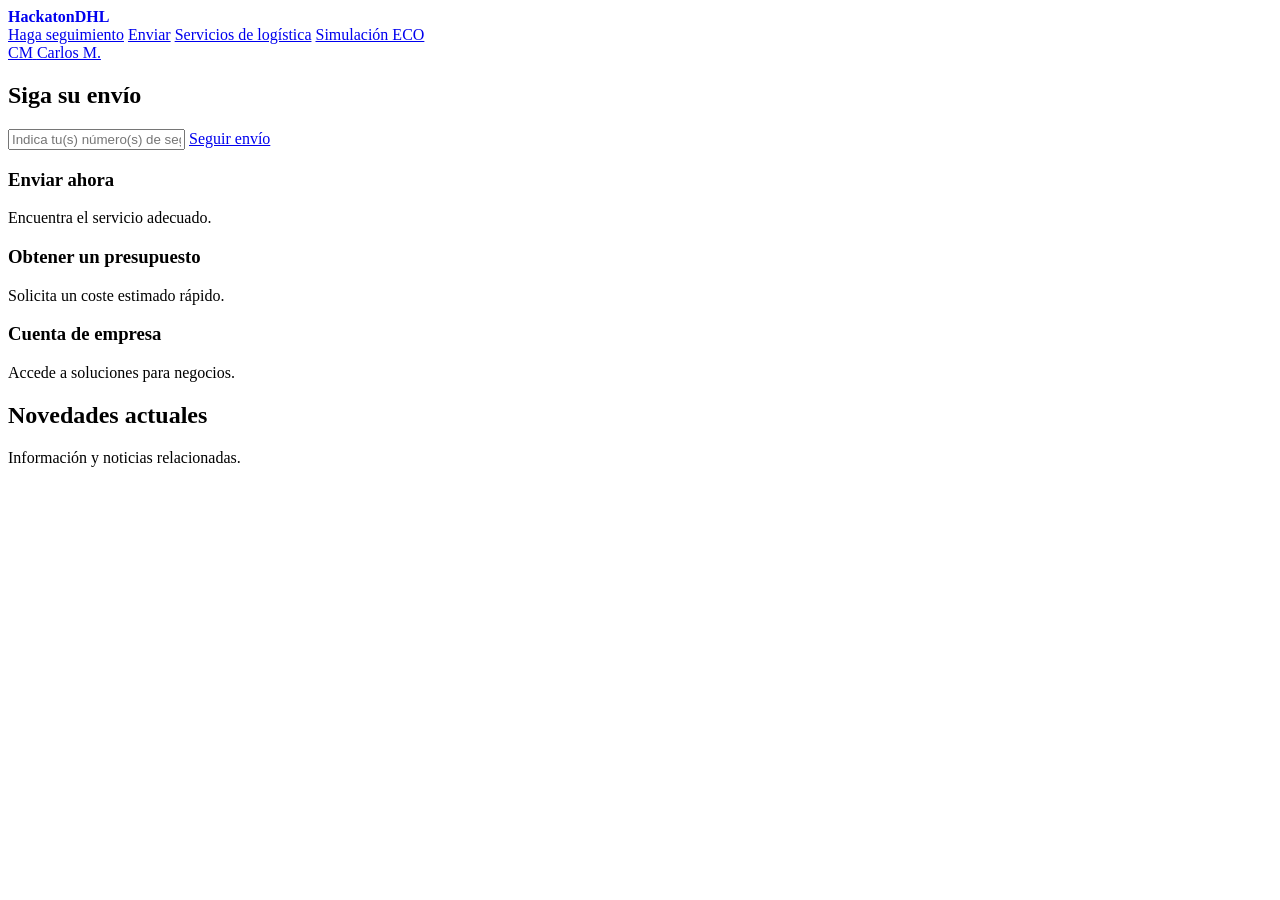
==== frontend/views/index.html @ 17ea1a03 "Reorganizing the project under a new file system structure. Updating the README to reflect the new a" ====
<!DOCTYPE html>
<html lang="es">
<head>
    <meta charset="UTF-8">
    <meta name="viewport" content="width=device-width, initial-scale=1.0">
    <title>Página estilo DHL</title>
    <link rel="stylesheet" href="style.css">
</head>

<body>

<header>
    <div><a href="index.html" style="text-decoration:none;"><strong class="logo">HackatonDHL</strong></a></div>
    <nav>
        <a href="#">Haga seguimiento</a>
        <a href="#">Enviar</a>
        <a href="#">Servicios de logística</a>
        <a href="simulacion.html">Simulación ECO</a>
    </nav>
    <a href="profile.html" class="header-profile">
        <span class="header-avatar">CM</span>
        <span class="header-username">Carlos M.</span>
    </a>
</header>

<div class="hero-bg">
<section class="hero">
    <h1>Siga su envío</h1>

    <div class="track-box">
        <input type="text" id="tracking" placeholder="Indica tu(s) número(s) de seguimiento">
        <a class="btn" href="envio.html">Seguir envío</a>
    </div>
</section>

<section class="card-section">
    <div class="card">
        <h3>Enviar ahora</h3>
        <p>Encuentra el servicio adecuado.</p>
    </div>

    <div class="card">
        <h3>Obtener un presupuesto</h3>
        <p>Solicita un coste estimado rápido.</p>
    </div>

    <div class="card">
        <h3>Cuenta de empresa</h3>
        <p>Accede a soluciones para negocios.</p>
    </div>
</section>
</div>

<section class="news-section">
    <h2>Novedades actuales</h2>
    <p>Información y noticias relacionadas.</p>
</section>


</body>
</html>
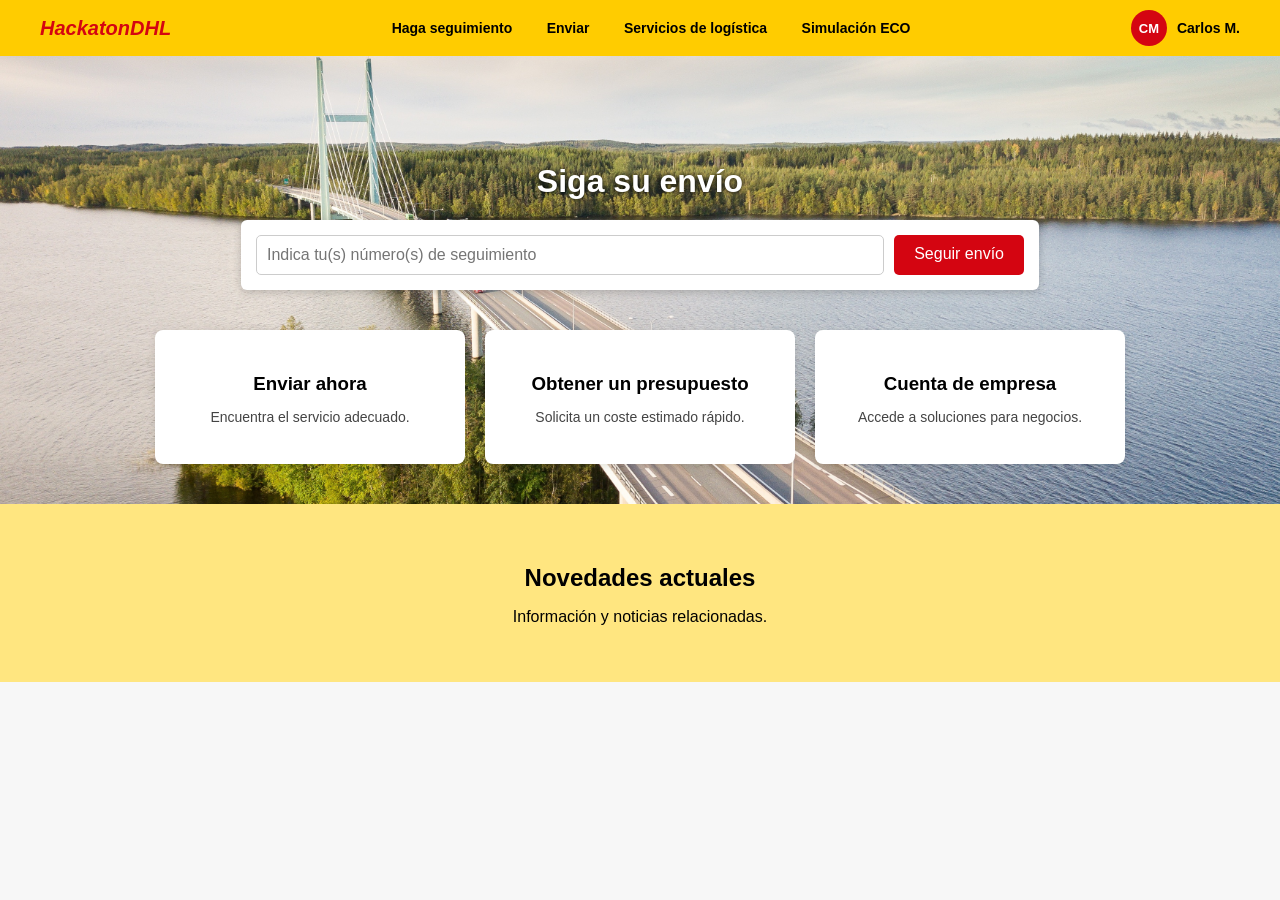
==== commit 831c798d: "Connecting the backend and frontend with REST endpoints, refactoring project structure, and adding M" ====
--- a/frontend/views/index.html
+++ b/frontend/views/index.html
@@ -4,7 +4,7 @@
     <meta charset="UTF-8">
     <meta name="viewport" content="width=device-width, initial-scale=1.0">
     <title>Página estilo DHL</title>
-    <link rel="stylesheet" href="style.css">
+    <link rel="stylesheet" href="../css/style.css">
 </head>
 
 <body>
--- a/frontend/css/style.css
+++ b/frontend/css/style.css
@@ -0,0 +1,166 @@
+@import url('https://fonts.googleapis.com/css2?family=DM+Sans:wght@400;500;700&display=swap');
+body {
+    margin: 0;
+    font-family: Arial, sans-serif;
+    background: #f7f7f7;
+    font-family:'DM Sans',sans-serif
+}
+
+/* HEADER */
+header {
+    background: #ffcc00;
+    padding: 10px 40px;
+    display: flex;
+    align-items: center;
+    justify-content: space-between;
+}
+
+header nav a {
+    margin: 0 15px;
+    text-decoration: none;
+    color: #000;
+    font-weight: bold;
+    font-size: 14px;
+}
+
+.logo {
+    font-size: 20px;
+    color: #D40511;
+    font-style: italic;
+    font-style: bold;
+}
+
+/* HEADER PROFILE WIDGET (shared) */
+.header-profile {
+    display: flex;
+    align-items: center;
+    gap: 10px;
+    text-decoration: none;
+    color: inherit;
+}
+
+.header-avatar {
+    width: 36px;
+    height: 36px;
+    border-radius: 50%;
+    background: #D40511;
+    color: #fff;
+    font-weight: bold;
+    font-size: 13px;
+    display: flex;
+    align-items: center;
+    justify-content: center;
+    flex-shrink: 0;
+}
+
+.header-username {
+    font-weight: bold;
+    font-size: 14px;
+    color: #000;
+    white-space: nowrap;
+}
+
+/* HERO SECTION */
+.hero-bg {
+    background: url('../assets/fondo.jpg') center/cover no-repeat;
+}
+
+.hero {
+    padding: 80px 0;
+    text-align: center;
+    color: #fff;
+    position: relative;
+}
+
+.hero h1 {
+    font-size: 32px;
+    margin-bottom: 20px;
+    text-shadow: 0 0 5px #000;
+}
+
+.track-box {
+    background: #fff;
+    padding: 15px;
+    width: 60%;
+    margin: auto;
+    border-radius: 6px;
+    display: flex;
+    gap: 10px;
+    box-shadow: 0 2px 8px rgba(0, 0, 0, 0.2);
+}
+
+.track-box input {
+    flex: 1;
+    padding: 10px;
+    border: 1px solid #ccc;
+    border-radius: 5px;
+    font-size: 16px;
+}
+
+.track-box button {
+    background: #d40511;
+    border: none;
+    padding: 0 20px;
+    border-radius: 5px;
+    color: #fff;
+    font-size: 16px;
+    cursor: pointer;
+}
+
+/* CARD SECTION */
+.card-section {
+    display: flex;
+    justify-content: center;
+    margin-top: -40px;
+    position: relative;
+    z-index: 10;
+    gap: 20px;
+    padding-bottom: 40px;
+}
+
+.card {
+    background: #fff;
+    width: 260px;
+    padding: 25px;
+    border-radius: 8px;
+    box-shadow: 0 2px 8px rgba(0, 0, 0, 0.1);
+    text-align: center;
+}
+
+.card h3 {
+    margin-bottom: 10px;
+}
+
+.card p {
+    font-size: 14px;
+    color: #444;
+}
+
+/* NEWS SECTION */
+.news-section {
+    margin-top: 0;
+    padding: 40px;
+    background: #ffe680;
+    text-align: center;
+}
+
+.news-section h2 {
+    margin-bottom: 10px;
+}
+/* Botón reutilizable */
+.btn {
+    display: inline-block;
+    background: #d40511;
+    color: #fff;
+    padding: 10px 20px;
+    border-radius: 5px;
+    font-size: 16px;
+    text-decoration: none;
+    border: none;
+    cursor: pointer;
+    transition:.2s ease;
+}
+
+.btn:hover {
+    background: #b1040e;
+}
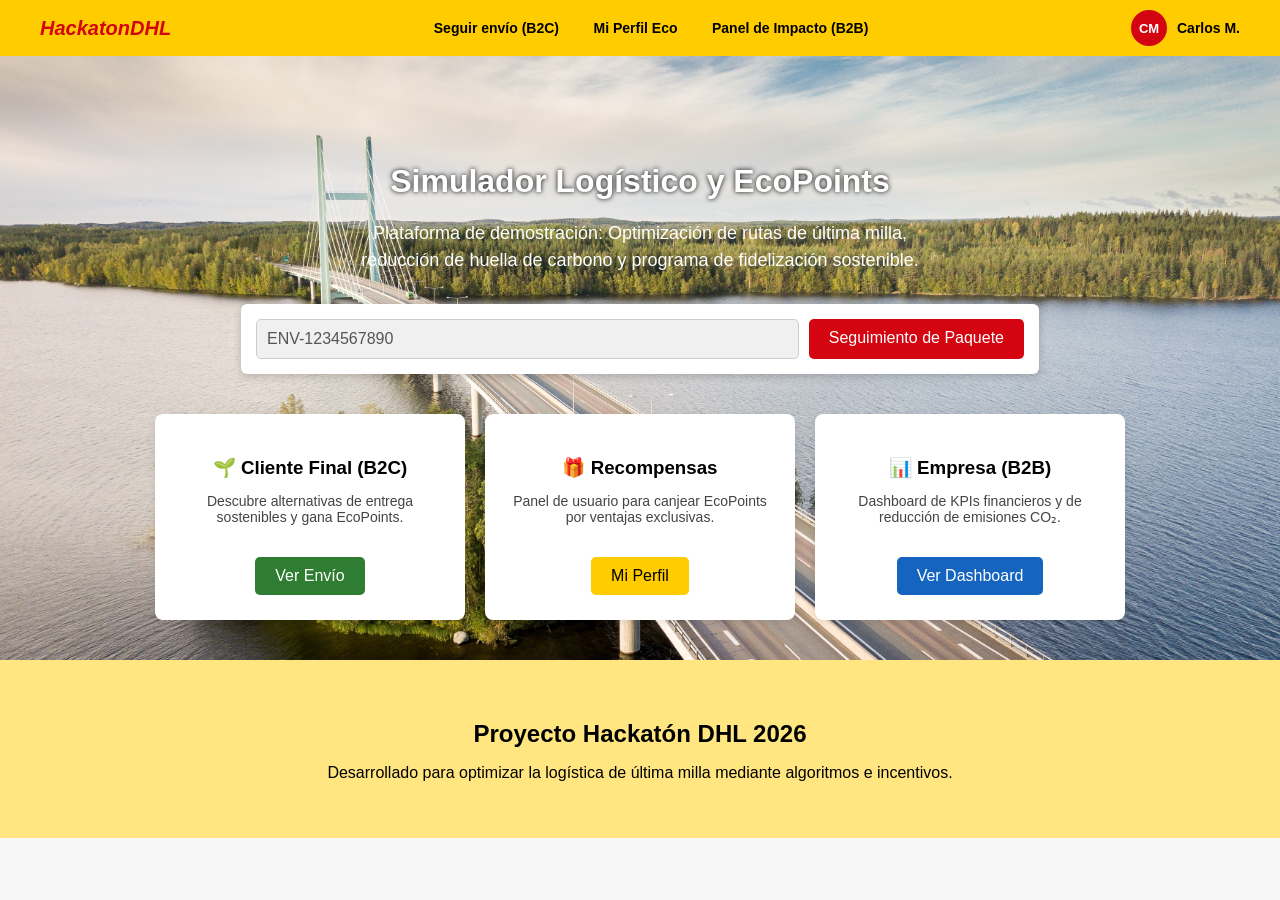
==== commit d77a13df: "V1.0.0" ====
--- a/frontend/views/index.html
+++ b/frontend/views/index.html
@@ -3,19 +3,17 @@
 <head>
     <meta charset="UTF-8">
     <meta name="viewport" content="width=device-width, initial-scale=1.0">
-    <title>Página estilo DHL</title>
+    <title>Inicio – DHL EcoPoints</title>
     <link rel="stylesheet" href="../css/style.css">
 </head>
-
 <body>
 
 <header>
     <div><a href="index.html" style="text-decoration:none;"><strong class="logo">HackatonDHL</strong></a></div>
     <nav>
-        <a href="#">Haga seguimiento</a>
-        <a href="#">Enviar</a>
-        <a href="#">Servicios de logística</a>
-        <a href="simulacion.html">Simulación ECO</a>
+        <a href="envio.html">Seguir envío (B2C)</a>
+        <a href="profile.html">Mi Perfil Eco</a>
+        <a href="simulacion.html">Panel de Impacto (B2B)</a>
     </nav>
     <a href="profile.html" class="header-profile">
         <span class="header-avatar">CM</span>
@@ -24,38 +22,45 @@
 </header>
 
 <div class="hero-bg">
-<section class="hero">
-    <h1>Siga su envío</h1>
+    <section class="hero">
+        <h1>Simulador Logístico y EcoPoints</h1>
+        <p style="font-size: 18px; max-width: 600px; margin: 0 auto 30px; line-height: 1.5;">
+            Plataforma de demostración: Optimización de rutas de última milla, reducción de huella de carbono y programa de fidelización sostenible.
+        </p>
+        <div class="track-box">
+            <input type="text" id="tracking" value="ENV-1234567890" readonly style="background: #f0f0f0; color: #555;">
+            <a class="btn" href="envio.html">Seguimiento de Paquete</a>
+        </div>
+    </section>
 
-    <div class="track-box">
-        <input type="text" id="tracking" placeholder="Indica tu(s) número(s) de seguimiento">
-        <a class="btn" href="envio.html">Seguir envío</a>
-    </div>
-</section>
+    <section class="card-section">
+        <div class="card">
+            <h3>🌱 Cliente Final (B2C)</h3>
+            <p>Descubre alternativas de entrega sostenibles y gana EcoPoints.</p>
+            <br>
+            <a class="btn" href="envio.html" style="background:#2e7d32;">Ver Envío</a>
+        </div>
 
-<section class="card-section">
-    <div class="card">
-        <h3>Enviar ahora</h3>
-        <p>Encuentra el servicio adecuado.</p>
-    </div>
+        <div class="card">
+            <h3>🎁 Recompensas</h3>
+            <p>Panel de usuario para canjear EcoPoints por ventajas exclusivas.</p>
+            <br>
+            <a class="btn" href="profile.html" style="background:#FFCC00; color:#000;">Mi Perfil</a>
+        </div>
 
-    <div class="card">
-        <h3>Obtener un presupuesto</h3>
-        <p>Solicita un coste estimado rápido.</p>
-    </div>
-
-    <div class="card">
-        <h3>Cuenta de empresa</h3>
-        <p>Accede a soluciones para negocios.</p>
-    </div>
-</section>
+        <div class="card">
+            <h3>📊 Empresa (B2B)</h3>
+            <p>Dashboard de KPIs financieros y de reducción de emisiones CO₂.</p>
+            <br>
+            <a class="btn" href="simulacion.html" style="background:#1565c0;">Ver Dashboard</a>
+        </div>
+    </section>
 </div>
 
 <section class="news-section">
-    <h2>Novedades actuales</h2>
-    <p>Información y noticias relacionadas.</p>
+    <h2>Proyecto Hackatón DHL 2026</h2>
+    <p>Desarrollado para optimizar la logística de última milla mediante algoritmos e incentivos.</p>
 </section>
-
 
 </body>
 </html>
